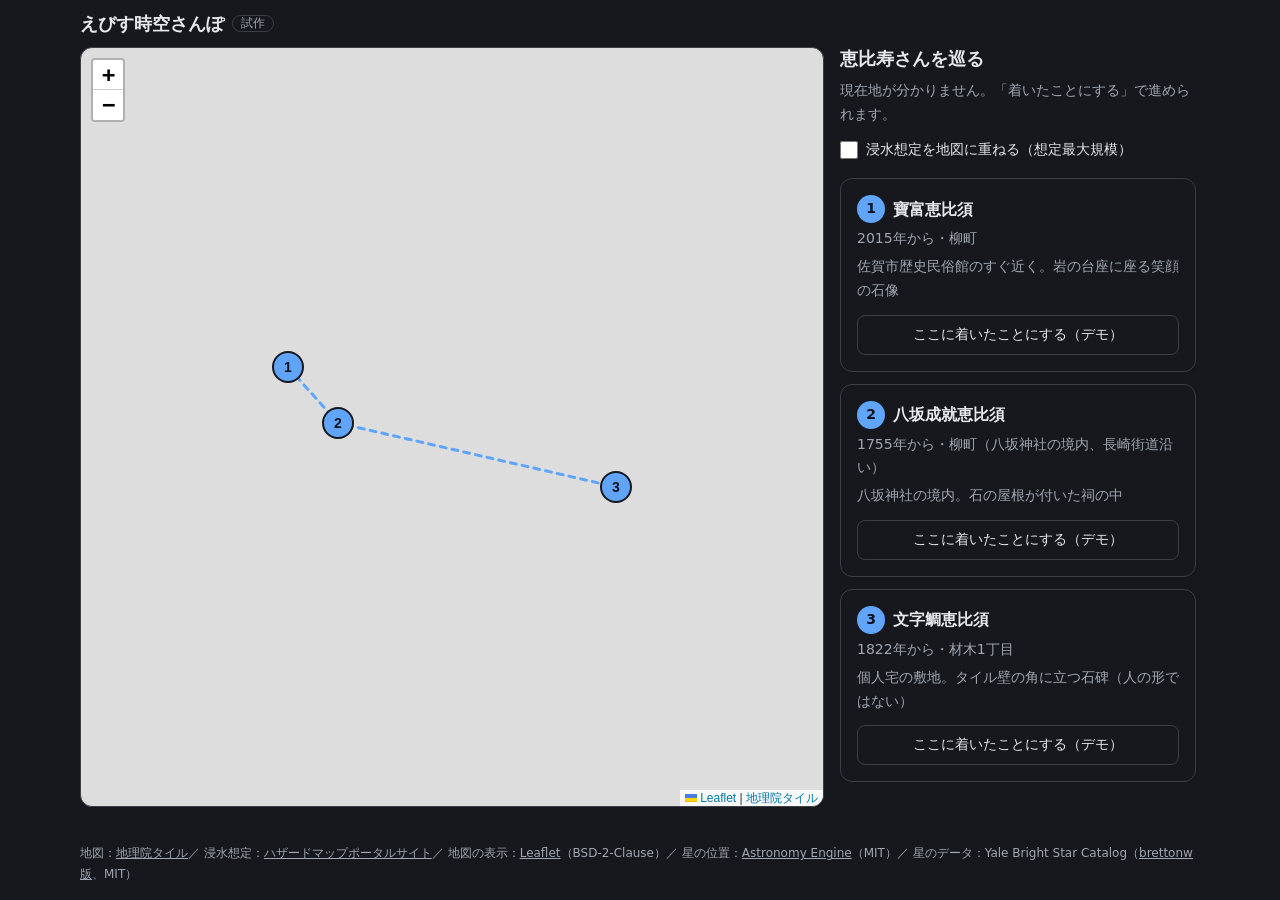
==== prototype/sanpo/index.html @ 1fb7bc0b "試作「えびす時空さんぽ」を追加 地図で恵比寿さんまで歩き、着いたらその場所の浸水想定と水害の年表、 最後にそこから見えた空（建った年と今年）を見せる。 スマホを空にかざすと、カメラの映像に星空を重ねる" ====
<!doctype html>
<html lang="ja" data-theme="dark">
<head>
  <meta charset="utf-8">
  <meta name="viewport" content="width=device-width, initial-scale=1, viewport-fit=cover">
  <title>えびす時空さんぽ（試作）</title>
  <link rel="stylesheet" href="./vendor/leaflet/leaflet.css">
  <link rel="stylesheet" href="../../design/tokens.css">
  <link rel="stylesheet" href="../../design/components.css">
  <link rel="stylesheet" href="./style.css">
</head>
<body>
  <header class="top page">
    <h1 class="title"><a href="#/" class="title-link">えびす時空さんぽ</a><span class="badge">試作</span></h1>
  </header>

  <!-- 1. 地図：恵比寿さんまで歩く -->
  <main id="view-map" class="view page" aria-labelledby="map-title">
    <div class="map-layout">
      <div class="map-wrap">
        <div id="map" class="map" aria-label="恵比寿さんの地図"></div>
      </div>
      <div class="map-side">
        <h2 id="map-title" class="section-title">恵比寿さんを巡る</h2>
        <p class="map-status" id="geo-status" aria-live="polite">現在地を探しています…</p>
        <label class="check flood-toggle">
          <input type="checkbox" id="flood-layer">
          浸水想定を地図に重ねる（想定最大規模）
        </label>
        <ol class="spot-list" id="spot-list"><!-- app.js が埋める --></ol>
      </div>
    </div>
  </main>

  <!-- 2. 恵比寿さんの前：水害 → 空 -->
  <main id="view-spot" class="view page" aria-labelledby="spot-title" hidden>
    <div class="spot-layout">
      <div class="spot-water">
        <a href="#/" class="btn btn-ghost btn-sm back-link">地図にもどる</a>
        <h2 id="spot-title" class="spot-title"></h2>
        <p class="spot-sub" id="spot-sub"></p>
        <p class="spot-story" id="spot-story"></p>

        <section class="card water" aria-labelledby="water-title">
          <h3 id="water-title" class="card-title">この場所と水</h3>
          <div class="depth" id="depth"><!-- app.js が埋める --></div>
          <p class="card-body" id="water-story"></p>

          <h4 class="sub-title">この恵比寿さんが見てきた水害</h4>
          <ol class="timeline" id="flood-timeline"></ol>
          <p class="card-meta">佐賀市全体の記録です。この場所で何cm浸かったかの記録は、まだ見つかっていません。</p>
        </section>

        <a href="#sky-section" class="btn btn-primary to-sky" id="to-sky">この場所から見えた空へ</a>
      </div>

      <section class="spot-sky" id="sky-section" aria-labelledby="sky-title">
        <h3 id="sky-title" class="section-title">ここから見えた空</h3>

        <div role="tablist" aria-label="どの年の空を見るか" class="tabs" id="year-tabs">
          <button role="tab" id="tab-built" aria-selected="true" aria-controls="sky-panel" tabindex="0">建った年</button>
          <button role="tab" id="tab-now" aria-selected="false" aria-controls="sky-panel" tabindex="-1">今年</button>
        </div>

        <div role="tabpanel" id="sky-panel" aria-labelledby="tab-built" class="sky-panel">
          <div class="sky-wrap" id="sky-wrap">
            <!-- かざすモードのときだけ、カメラの映像を星の後ろに出す -->
            <video id="sky-video" class="sky-video" playsinline muted hidden></video>
            <canvas id="sky" role="img" aria-label="星空"></canvas>
            <p class="sky-caption" id="sky-caption" aria-live="polite"></p>

            <div class="ar-bar" id="ar-bar" hidden>
              <div class="ar-era" role="group" aria-label="重ねる空">
                <button type="button" class="btn btn-sm" id="ar-now" aria-pressed="true">今の空</button>
                <button type="button" class="btn btn-sm" id="ar-past" aria-pressed="false">建った年の空</button>
              </div>
              <div class="ar-night">
                <button type="button" class="switch" role="switch" aria-checked="true" id="ar-night">
                  <span class="switch-thumb"></span>
                </button>
                <label for="ar-night">夜モード</label>
              </div>
              <button type="button" class="btn btn-secondary btn-sm" id="ar-close">やめる</button>
            </div>
          </div>

          <div class="controls">
            <button type="button" class="btn btn-primary" id="btn-orient">スマホを空にかざす</button>
            <button type="button" class="btn btn-secondary" id="btn-mode" aria-pressed="false">全天を見る</button>
            <div class="dir-buttons" role="group" aria-label="見る方角">
              <button type="button" class="btn btn-ghost btn-sm" data-az="0">北</button>
              <button type="button" class="btn btn-ghost btn-sm" data-az="90">東</button>
              <button type="button" class="btn btn-ghost btn-sm" data-az="180">南</button>
              <button type="button" class="btn btn-ghost btn-sm" data-az="270">西</button>
            </div>
            <div class="field time-field">
              <label for="time" class="field-label">時刻 <output id="time-out" for="time">20:00</output></label>
              <input type="range" id="time" min="18" max="28" step="0.25" value="20">
            </div>
          </div>

          <section class="card story" aria-labelledby="story-title">
            <h4 class="card-title" id="story-title"></h4>
            <p class="card-body" id="story-body"></p>
            <ul class="visible-list" id="visible-list"></ul>
            <p class="card-meta" id="story-meta"></p>
          </section>
        </div>
      </section>
    </div>
  </main>

  <footer class="credits page">
    地図：<a href="https://maps.gsi.go.jp/development/ichiran.html">地理院タイル</a>／
    浸水想定：<a href="https://disaportal.gsi.go.jp/hazardmapportal/hazardmap/copyright/opendata.html">ハザードマップポータルサイト</a>／
    地図の表示：<a href="https://leafletjs.com/">Leaflet</a>（BSD-2-Clause）／
    星の位置：<a href="https://github.com/cosinekitty/astronomy">Astronomy Engine</a>（MIT）／
    星のデータ：Yale Bright Star Catalog（<a href="https://github.com/brettonw/YaleBrightStarCatalog">brettonw 版</a>、MIT）
  </footer>

  <script src="./vendor/leaflet/leaflet.js"></script>
  <script src="./vendor/astronomy.browser.min.js"></script>
  <script type="module" src="./app.js"></script>
</body>
</html>
---- design/tokens.css ----
/*
 * design/DESIGN.md のトークンを CSS 変数にしたもの。
 * DESIGN.md を変えたらここも合わせて更新する。
 * 使い方: <link rel="stylesheet" href="design/tokens.css"> / import "./design/tokens.css";
 */
:root {
  /* colors */
  --color-primary: #2563eb;
  --color-primary-hover: #1d4ed8;
  --color-on-primary: #ffffff;
  --color-secondary: #0f766e;
  --color-surface: #ffffff;
  --color-surface-muted: #f4f5f7;
  --color-on-surface: #1f2328;
  --color-on-surface-muted: #5b6370;
  --color-border: #d0d5dd;
  --color-success: #15803d;
  --color-warning: #b45309;
  --color-danger: #b91c1c;
  --color-focus-ring: #2563eb;

  /* typography */
  --font-family: "Noto Sans JP", system-ui, -apple-system, "Hiragino Sans", sans-serif;
  --font-family-mono: "JetBrains Mono", ui-monospace, monospace;
  --font-size-xs: 12px;
  --font-size-sm: 14px;
  --font-size-md: 16px;
  --font-size-lg: 18px;
  --font-size-xl: 24px;
  --font-size-2xl: 32px;
  --line-height-body: 1.7;
  --line-height-heading: 1.3;
  --font-weight-regular: 400;
  --font-weight-medium: 500;
  --font-weight-bold: 700;

  /* spacing (4px 刻み) */
  --space-0: 0;
  --space-1: 4px;
  --space-2: 8px;
  --space-3: 12px;
  --space-4: 16px;
  --space-5: 24px;
  --space-6: 32px;
  --space-7: 48px;
  --space-8: 64px;

  /* radius */
  --radius-sm: 4px;
  --radius-md: 8px;
  --radius-lg: 12px;
  --radius-full: 9999px;

  /* elevation */
  --elevation-1: 0 1px 2px rgba(16, 24, 40, 0.06), 0 1px 3px rgba(16, 24, 40, 0.1);
  --elevation-2: 0 4px 8px rgba(16, 24, 40, 0.08), 0 2px 4px rgba(16, 24, 40, 0.06);
  --elevation-3: 0 12px 24px rgba(16, 24, 40, 0.12);

  /* motion */
  --duration-fast: 120ms;
  --duration-base: 200ms;
  --easing: cubic-bezier(0.2, 0, 0, 1);

  color-scheme: light dark;
}

/* ダークモード（OS 設定に追従。data-theme="light" で明示的に解除できる） */
@media (prefers-color-scheme: dark) {
  :root:not([data-theme="light"]) {
    --color-primary: #60a5fa;
    --color-primary-hover: #93c5fd;
    --color-on-primary: #0b1220;
    --color-secondary: #2dd4bf;
    --color-surface: #16181d;
    --color-surface-muted: #22252c;
    --color-on-surface: #e6e8eb;
    --color-on-surface-muted: #a0a7b2;
    --color-border: #3a3f48;
    --color-success: #4ade80;
    --color-warning: #fbbf24;
    --color-danger: #f87171;
    --color-focus-ring: #93c5fd;
  }
}
:root[data-theme="dark"] {
  --color-primary: #60a5fa;
  --color-primary-hover: #93c5fd;
  --color-on-primary: #0b1220;
  --color-secondary: #2dd4bf;
  --color-surface: #16181d;
  --color-surface-muted: #22252c;
  --color-on-surface: #e6e8eb;
  --color-on-surface-muted: #a0a7b2;
  --color-border: #3a3f48;
  --color-success: #4ade80;
  --color-warning: #fbbf24;
  --color-danger: #f87171;
  --color-focus-ring: #93c5fd;
}

@media (prefers-reduced-motion: reduce) {
  :root {
    --duration-fast: 0ms;
    --duration-base: 0ms;
  }
}
---- design/components.css ----
/*
 * components/ の仕様に沿った最小限のスタイル。tokens.css の後に読み込む。
 * フレームワーク（Tailwind / shadcn など）を使う場合は、見た目の参考として使う。
 */
*, *::before, *::after { box-sizing: border-box; }

body {
  margin: 0;
  font-family: var(--font-family);
  font-size: var(--font-size-md);
  line-height: var(--line-height-body);
  color: var(--color-on-surface);
  background: var(--color-surface);
  accent-color: var(--color-primary);
}

:focus-visible {
  outline: 2px solid var(--color-focus-ring);
  outline-offset: 2px;
}

/* Button */
.btn {
  display: inline-flex; align-items: center; justify-content: center; gap: var(--space-2);
  height: 40px; padding: 0 var(--space-4);
  border: 1px solid transparent; border-radius: var(--radius-md);
  font: inherit; font-weight: var(--font-weight-medium); font-size: var(--font-size-sm);
  cursor: pointer;
  transition: background-color var(--duration-fast) var(--easing), border-color var(--duration-fast) var(--easing);
}
.btn:disabled { opacity: 0.5; cursor: not-allowed; }
.btn-sm { height: 32px; padding: 0 var(--space-3); }
.btn-primary { background: var(--color-primary); color: var(--color-on-primary); }
.btn-primary:hover:not(:disabled) { background: var(--color-primary-hover); }
.btn-secondary { background: var(--color-surface); color: var(--color-on-surface); border-color: var(--color-border); }
.btn-secondary:hover:not(:disabled) { background: var(--color-surface-muted); }
.btn-ghost { background: transparent; color: var(--color-on-surface); }
.btn-ghost:hover:not(:disabled) { background: var(--color-surface-muted); }
.btn-danger { background: var(--color-danger); color: #fff; }
.btn-danger:hover:not(:disabled) { filter: brightness(0.92); }

/* Form */
.field { display: grid; gap: var(--space-1); margin-bottom: var(--space-4); }
.field-label { font-size: var(--font-size-sm); font-weight: var(--font-weight-medium); }
.field-hint { margin: 0; font-size: var(--font-size-xs); color: var(--color-on-surface-muted); }
.field-error { margin: 0; font-size: var(--font-size-xs); color: var(--color-danger); }
.required { margin-left: var(--space-1); font-size: var(--font-size-xs); color: var(--color-danger); }
.input {
  width: 100%; height: 40px; padding: 0 var(--space-3);
  font: inherit; color: inherit; background: var(--color-surface);
  border: 1px solid var(--color-border); border-radius: var(--radius-md);
}
.input:focus { outline: none; border-color: var(--color-focus-ring); box-shadow: 0 0 0 2px var(--color-focus-ring); }
.input:disabled { background: var(--color-surface-muted); color: var(--color-on-surface-muted); }
.input[aria-invalid="true"] { border-color: var(--color-danger); }
.fieldset { border: 0; padding: 0; margin: 0 0 var(--space-4); display: grid; gap: var(--space-2); }
.check { display: inline-flex; align-items: center; gap: var(--space-2); cursor: pointer; }
.check input { width: 18px; height: 18px; margin: 0; }
.check:has(input:disabled) { color: var(--color-on-surface-muted); cursor: not-allowed; }

/* Switch */
.switch {
  position: relative; width: 44px; height: 24px; padding: 0;
  border: 0; border-radius: var(--radius-full); background: var(--color-border); cursor: pointer;
  transition: background-color var(--duration-base) var(--easing);
}
.switch-thumb {
  position: absolute; top: 2px; left: 2px; width: 20px; height: 20px;
  border-radius: var(--radius-full); background: #fff; box-shadow: var(--elevation-1);
  transition: transform var(--duration-base) var(--easing);
}
.switch[aria-checked="true"] { background: var(--color-primary); }
.switch[aria-checked="true"] .switch-thumb { transform: translateX(20px); }

/* Card */
.card {
  position: relative; padding: var(--space-5);
  background: var(--color-surface); border: 1px solid var(--color-border);
  border-radius: var(--radius-lg); box-shadow: var(--elevation-1);
}
.card-title { margin: 0 0 var(--space-2); font-size: var(--font-size-lg); line-height: var(--line-height-heading); }
.card-title a { color: inherit; text-decoration: none; }
.card-title a::after { content: ""; position: absolute; inset: 0; border-radius: inherit; }
.card:hover { border-color: var(--color-primary); }
.card-body { margin: 0 0 var(--space-2); }
.card-meta { margin: 0; font-size: var(--font-size-sm); color: var(--color-on-surface-muted); }

/* Tabs */
.tabs { display: flex; gap: var(--space-1); border-bottom: 1px solid var(--color-border); overflow-x: auto; }
.tabs [role="tab"] {
  padding: var(--space-2) var(--space-4); border: 0; border-bottom: 2px solid transparent; margin-bottom: -1px;
  background: none; font: inherit; color: var(--color-on-surface-muted); cursor: pointer; white-space: nowrap;
}
.tabs [role="tab"][aria-selected="true"] { color: var(--color-primary); border-bottom-color: var(--color-primary); font-weight: var(--font-weight-medium); }
[role="tabpanel"] { padding: var(--space-4) 0; }

/* Modal */
.modal {
  width: min(480px, calc(100vw - 32px)); padding: var(--space-5);
  border: 0; border-radius: var(--radius-lg); box-shadow: var(--elevation-3);
  background: var(--color-surface); color: var(--color-on-surface);
}
.modal::backdrop { background: rgba(0, 0, 0, 0.4); }
.modal-title { margin: 0 0 var(--space-2); font-size: var(--font-size-lg); }
.modal-actions { display: flex; justify-content: flex-end; gap: var(--space-2); margin-top: var(--space-5); }

/* Alert / Toast */
.alert {
  padding: var(--space-3) var(--space-4); border-radius: var(--radius-md);
  border: 1px solid currentColor; border-left-width: 4px;
}
.alert p { margin: var(--space-1) 0 0; color: var(--color-on-surface); }
.alert-info { color: var(--color-primary); }
.alert-success { color: var(--color-success); }
.alert-warning { color: var(--color-warning); }
.alert-danger { color: var(--color-danger); }
.toast {
  display: inline-block; padding: var(--space-3) var(--space-4);
  background: var(--color-on-surface); color: var(--color-surface);
  border-radius: var(--radius-md); box-shadow: var(--elevation-2); font-size: var(--font-size-sm);
}
---- prototype/sanpo/style.css ----
/*
 * えびす時空さんぽ（試作）のスタイル。UI の色・余白・文字サイズは design/tokens.css のトークンを使う。
 * 夜空と浸水深の描画色（--sky-* / --flood-*）は UI ではなく絵の色なので、ここで定義する。
 * 浸水の色は、重ねるハザードマップの凡例に合わせている。
 *
 * 幅の区切りは DESIGN.md の breakpoints（sm 640px / md 768px / lg 1024px）。
 */
:root {
  --sky-past: #04060d;
  --sky-now: #1a2030;
  --sky-now-horizon: #3a3a42;
  --sky-ground: #0c0d10;
  --sky-line: #3a3f48;
  --sky-label: #c9ced6;
  --sky-highlight: #fbbf24;
  --flood-shallow: #f7f5a9;
  --flood-deep: #ffd8c0;

  /* 左右の余白：スマホ 16px、PC 24px（DESIGN.md のレイアウト） */
  --page-pad: var(--space-4);
}

@media (min-width: 768px) {
  :root { --page-pad: var(--space-5); }
}

body {
  min-height: 100dvh;
  display: flex;
  flex-direction: column;
}

/* 中身の幅は最大 1120px。ノッチのある端末では安全領域の内側に収める */
.page {
  width: 100%;
  max-width: calc(1120px + 2 * var(--page-pad));
  margin-inline: auto;
  padding-left: max(var(--page-pad), env(safe-area-inset-left));
  padding-right: max(var(--page-pad), env(safe-area-inset-right));
}

[hidden] { display: none !important; }

/* 画面を切り替えたときに読み上げ位置を移すための見出し。操作する部品ではないので枠は出さない */
[tabindex="-1"]:focus { outline: none; }

/* ---------- 見出し ---------- */

.top { padding-top: var(--space-3); padding-bottom: var(--space-3); }

.title {
  margin: 0;
  font-size: var(--font-size-lg);
  line-height: var(--line-height-heading);
  display: flex;
  align-items: center;
  gap: var(--space-2);
}
.title-link { color: inherit; text-decoration: none; }

.badge {
  font-size: var(--font-size-xs);
  font-weight: var(--font-weight-medium);
  padding: 0 var(--space-2);
  border: 1px solid var(--color-border);
  border-radius: var(--radius-full);
  color: var(--color-on-surface-muted);
}

.section-title {
  margin: 0 0 var(--space-2);
  font-size: var(--font-size-lg);
  line-height: var(--line-height-heading);
}

.sub-title {
  margin: var(--space-4) 0 var(--space-2);
  font-size: var(--font-size-md);
}

.view { flex: 1; padding-bottom: var(--space-5); }

/* ---------- 1. 地図 ---------- */

.map-layout {
  display: grid;
  gap: var(--space-4);
}

.map {
  height: 55dvh;
  min-height: 280px;
  border-radius: var(--radius-lg);
  border: 1px solid var(--color-border);
}

.map-status {
  margin: 0 0 var(--space-3);
  font-size: var(--font-size-sm);
  color: var(--color-on-surface-muted);
}

.flood-toggle {
  margin-bottom: var(--space-4);
  font-size: var(--font-size-sm);
}

.spot-list {
  list-style: none;
  margin: 0;
  padding: 0;
  display: grid;
  gap: var(--space-3);
}

.spot-item { padding: var(--space-4); }
.spot-item .btn { width: 100%; margin-top: var(--space-3); }

.spot-item-head {
  display: flex;
  align-items: center;
  gap: var(--space-2);
}

.spot-num,
.map-pin span {
  display: inline-grid;
  place-items: center;
  width: 28px;
  height: 28px;
  flex: none;
  border-radius: var(--radius-full);
  background: var(--color-primary);
  color: var(--color-on-primary);
  font-weight: var(--font-weight-bold);
  font-size: var(--font-size-sm);
}

.spot-name { margin: 0; font-size: var(--font-size-md); }

.spot-meta,
.spot-landmark {
  margin: var(--space-1) 0 0;
  font-size: var(--font-size-sm);
  color: var(--color-on-surface-muted);
}

/* 地図の上の印 */
.map-pin { background: none; border: 0; }
.map-pin span {
  width: 32px;
  height: 32px;
  border: 2px solid var(--color-surface);
}

.route-line {
  stroke: var(--color-primary);
  stroke-width: 3;
  stroke-dasharray: 6 6;
  fill: none;
}

.here-marker {
  stroke: var(--color-surface);
  stroke-width: 3;
  fill: var(--color-primary);
  fill-opacity: 1;
}

@media (min-width: 1024px) {
  .map-layout {
    grid-template-columns: minmax(0, 1fr) 360px;
    align-items: start;
  }
  .map {
    height: calc(100dvh - 140px);
    min-height: 480px;
  }
  .map-side {
    max-height: calc(100dvh - 140px);
    overflow-y: auto;
    padding-right: var(--space-1);
  }
}

/* ---------- 2. 恵比寿さんの前：水 ---------- */

.spot-layout {
  display: grid;
  gap: var(--space-6);
}

.back-link { margin-bottom: var(--space-3); }

.spot-title {
  margin: 0;
  font-size: var(--font-size-xl);
  line-height: var(--line-height-heading);
}

.spot-sub {
  margin: var(--space-1) 0 var(--space-3);
  color: var(--color-on-surface-muted);
  font-size: var(--font-size-sm);
}

.spot-story { margin: 0 0 var(--space-4); }

.depth { display: grid; gap: var(--space-3); margin-bottom: var(--space-3); }

.depth-label { margin: 0 0 var(--space-1); font-size: var(--font-size-sm); }

.depth-track {
  position: relative;
  height: 16px;
  border-radius: var(--radius-sm);
  background: var(--color-surface-muted, var(--color-border));
  overflow: hidden;
}

.depth-bar {
  position: absolute;
  top: 0;
  bottom: 0;
  background: var(--flood-shallow);
}
.depth-bar-deep { background: var(--flood-deep); }

.depth-person {
  position: absolute;
  top: 0;
  bottom: 0;
  width: 2px;
  background: var(--color-on-surface);
  /* 浸水の色の上でも見えるように、両側を暗い線で縁取る */
  box-shadow: 0 0 0 1px var(--color-surface);
}

.depth-scale {
  position: relative;
  display: flex;
  justify-content: space-between;
  margin: 0;
  font-size: var(--font-size-xs);
  color: var(--color-on-surface-muted);
}
.depth-scale span:nth-child(2) {
  position: absolute;
  transform: translateX(-50%);
  white-space: nowrap;
}

.timeline {
  list-style: none;
  margin: 0 0 var(--space-3);
  padding: 0 0 0 var(--space-4);
  border-left: 2px solid var(--color-border);
  display: grid;
  gap: var(--space-3);
}
.timeline p { margin: 0; }
.timeline-when { font-size: var(--font-size-xs); color: var(--color-on-surface-muted); }
.timeline-name { font-weight: var(--font-weight-bold); }
.timeline-note { font-size: var(--font-size-sm); }

.to-sky { width: 100%; margin-top: var(--space-4); }

/* ---------- 3. 空 ---------- */

.spot-sky { scroll-margin-top: var(--space-4); }

.tabs { overflow-y: hidden; }

.sky-panel {
  display: grid;
  gap: var(--space-3);
}

.sky-wrap { position: relative; }

#sky {
  display: block;
  width: 100%;
  height: min(70dvh, 640px);
  border-radius: var(--radius-lg);
  background: var(--sky-past);
  touch-action: none;
  cursor: grab;
}

.sky-caption {
  position: absolute;
  left: var(--space-3);
  right: var(--space-3);
  bottom: var(--space-2);
  margin: 0;
  font-size: var(--font-size-xs);
  color: var(--sky-label);
}

.controls {
  display: flex;
  flex-wrap: wrap;
  align-items: center;
  gap: var(--space-2) var(--space-3);
}

.dir-buttons { display: flex; gap: var(--space-1); }

.time-field {
  margin: 0;
  flex: 1 1 200px;
}
.time-field input { width: 100%; }

.visible-list {
  margin: 0 0 var(--space-2);
  padding-left: var(--space-5);
  font-size: var(--font-size-sm);
}

/* ---------- かざすモード：カメラの映像に空を重ねる ---------- */

.sky-video {
  position: absolute;
  inset: 0;
  width: 100%;
  height: 100%;
  object-fit: cover;
  border-radius: var(--radius-lg);
}

.ar-bar {
  position: absolute;
  top: max(var(--space-3), env(safe-area-inset-top));
  left: max(var(--space-3), env(safe-area-inset-left));
  right: max(var(--space-3), env(safe-area-inset-right));
  display: flex;
  flex-wrap: wrap;
  align-items: center;
  gap: var(--space-2) var(--space-3);
  transition: opacity var(--duration-base) var(--easing);
}

.ar-era { display: flex; gap: var(--space-1); }
.ar-era .btn {
  background: var(--color-surface);
  color: var(--color-on-surface);
  border: 1px solid var(--color-border);
}
.ar-era .btn[aria-pressed="true"] {
  background: var(--color-primary);
  color: var(--color-on-primary);
  border-color: var(--color-primary);
}

.ar-night {
  display: flex;
  align-items: center;
  gap: var(--space-2);
  font-size: var(--font-size-sm);
  color: var(--sky-label);
}

#ar-close { margin-left: auto; }

/* 画面いっぱいに広げ、ページはスクロールさせない */
body.is-ar { overflow: hidden; }
body.is-ar .sky-wrap {
  position: fixed;
  inset: 0;
  z-index: 1000;
  background: var(--sky-past);
}
body.is-ar #sky {
  position: relative;
  height: 100dvh;
  border-radius: 0;
  background: transparent;
}
body.is-ar .sky-video { border-radius: 0; }
body.is-ar .sky-caption {
  bottom: max(var(--space-3), env(safe-area-inset-bottom));
}

/* 夜モード：暗い空でも映像が見えるようにカメラを明るくし、操作ボタンは暗くしてまぶしさを抑える */
.sky-wrap.is-night .sky-video { filter: brightness(1.8) contrast(1.15); }
.sky-wrap.is-night .ar-bar { opacity: 0.6; }
.sky-wrap.is-night .ar-bar:focus-within,
.sky-wrap.is-night .ar-bar:hover { opacity: 1; }

/* スマホ：ボタンを指で押しやすい大きさにして、1行ずつ並べる */
@media (max-width: 639px) {
  #btn-orient { flex: 1 1 100%; }
  #btn-mode { flex: 1 1 auto; }
  .dir-buttons { flex: 1 1 auto; }
  .dir-buttons .btn { flex: 1; height: 40px; }
  .time-field { flex-basis: 100%; }
  #sky { height: 62dvh; }
}

/* スマホの横持ち：空を画面いっぱいに */
@media (orientation: landscape) and (max-height: 500px) {
  #sky { height: 85dvh; }
  .map { height: 80dvh; }
}

/* PC：水の話を左に、空を右に並べる */
@media (min-width: 1024px) {
  .spot-layout {
    grid-template-columns: minmax(320px, 400px) minmax(0, 1fr);
    align-items: start;
  }
  .to-sky { display: none; }
  .spot-sky { position: sticky; top: var(--space-4); }
  #sky { height: min(60dvh, 560px); }
}

/* ---------- 出典 ---------- */

.credits {
  padding-top: var(--space-3);
  padding-bottom: max(var(--space-4), env(safe-area-inset-bottom));
  font-size: var(--font-size-xs);
  color: var(--color-on-surface-muted);
}
.credits a { color: inherit; }
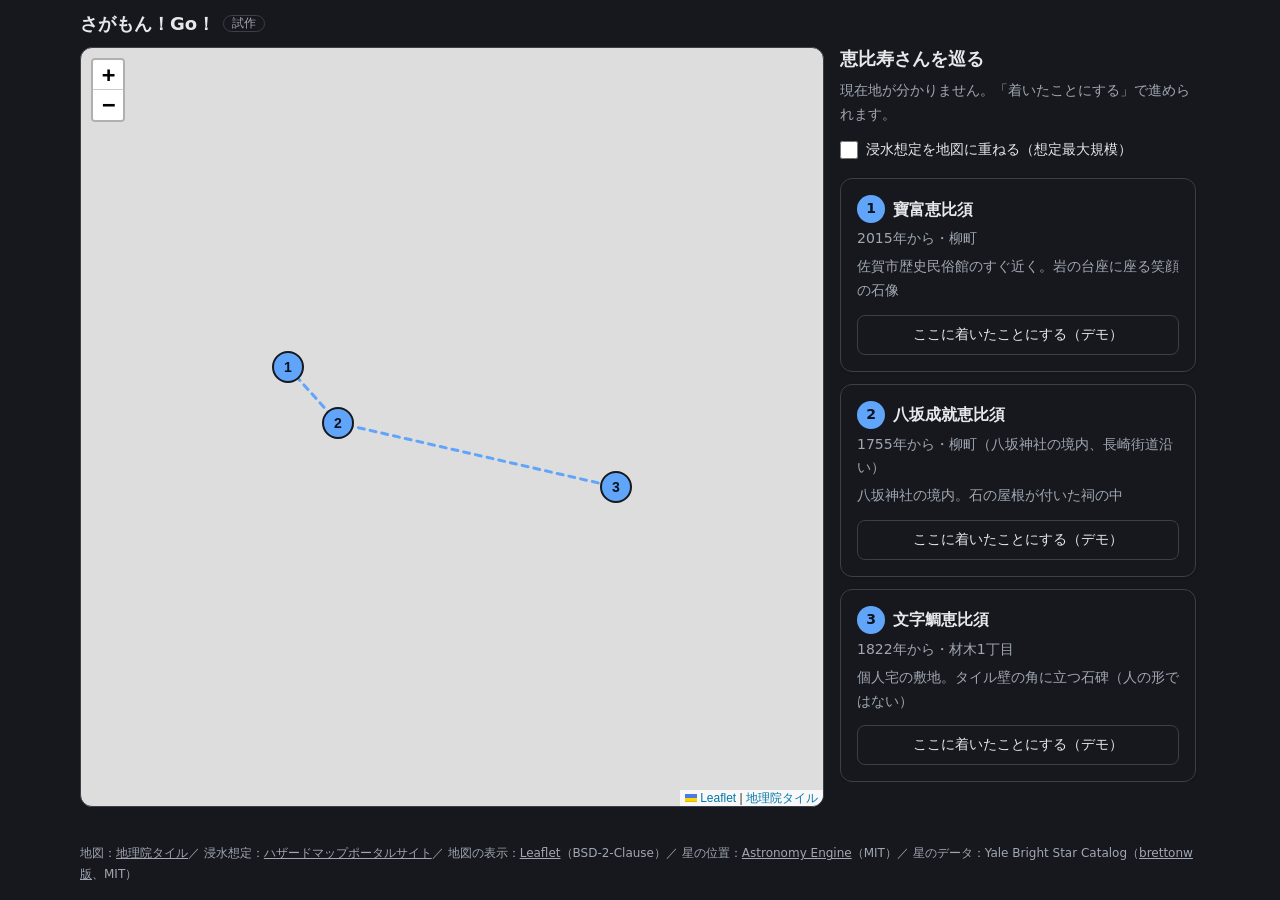
==== commit a366871a: "製品名を「さがもん！Go！」にする - 画面の題名・見出し・記念撮影の帯と共有の題名を「さがもん！Go！」に。AR 画面の名前は「えびすさんが歩く」のまま - planning・README・AGEN" ====
--- a/prototype/sanpo/index.html
+++ b/prototype/sanpo/index.html
@@ -3,7 +3,7 @@
 <head>
   <meta charset="utf-8">
   <meta name="viewport" content="width=device-width, initial-scale=1, viewport-fit=cover">
-  <title>えびす時空さんぽ（試作）</title>
+  <title>さがもん！Go！（試作）</title>
   <link rel="stylesheet" href="./vendor/leaflet/leaflet.css">
   <link rel="stylesheet" href="../../design/tokens.css">
   <link rel="stylesheet" href="../../design/components.css">
@@ -11,7 +11,7 @@
 </head>
 <body>
   <header class="top page">
-    <h1 class="title"><a href="#/" class="title-link">えびす時空さんぽ</a><span class="badge">試作</span></h1>
+    <h1 class="title"><a href="#/" class="title-link">さがもん！Go！</a><span class="badge">試作</span></h1>
   </header>
 
   <!-- 1. 地図：恵比寿さんまで歩く -->
--- a/prototype/sanpo/style.css
+++ b/prototype/sanpo/style.css
@@ -1,5 +1,5 @@
 /*
- * えびす時空さんぽ（試作）のスタイル。UI の色・余白・文字サイズは design/tokens.css のトークンを使う。
+ * さがもん！Go！（試作）のスタイル。UI の色・余白・文字サイズは design/tokens.css のトークンを使う。
  * 夜空と浸水深の描画色（--sky-* / --flood-*）は UI ではなく絵の色なので、ここで定義する。
  * 浸水の色は、重ねるハザードマップの凡例に合わせている。
  *
